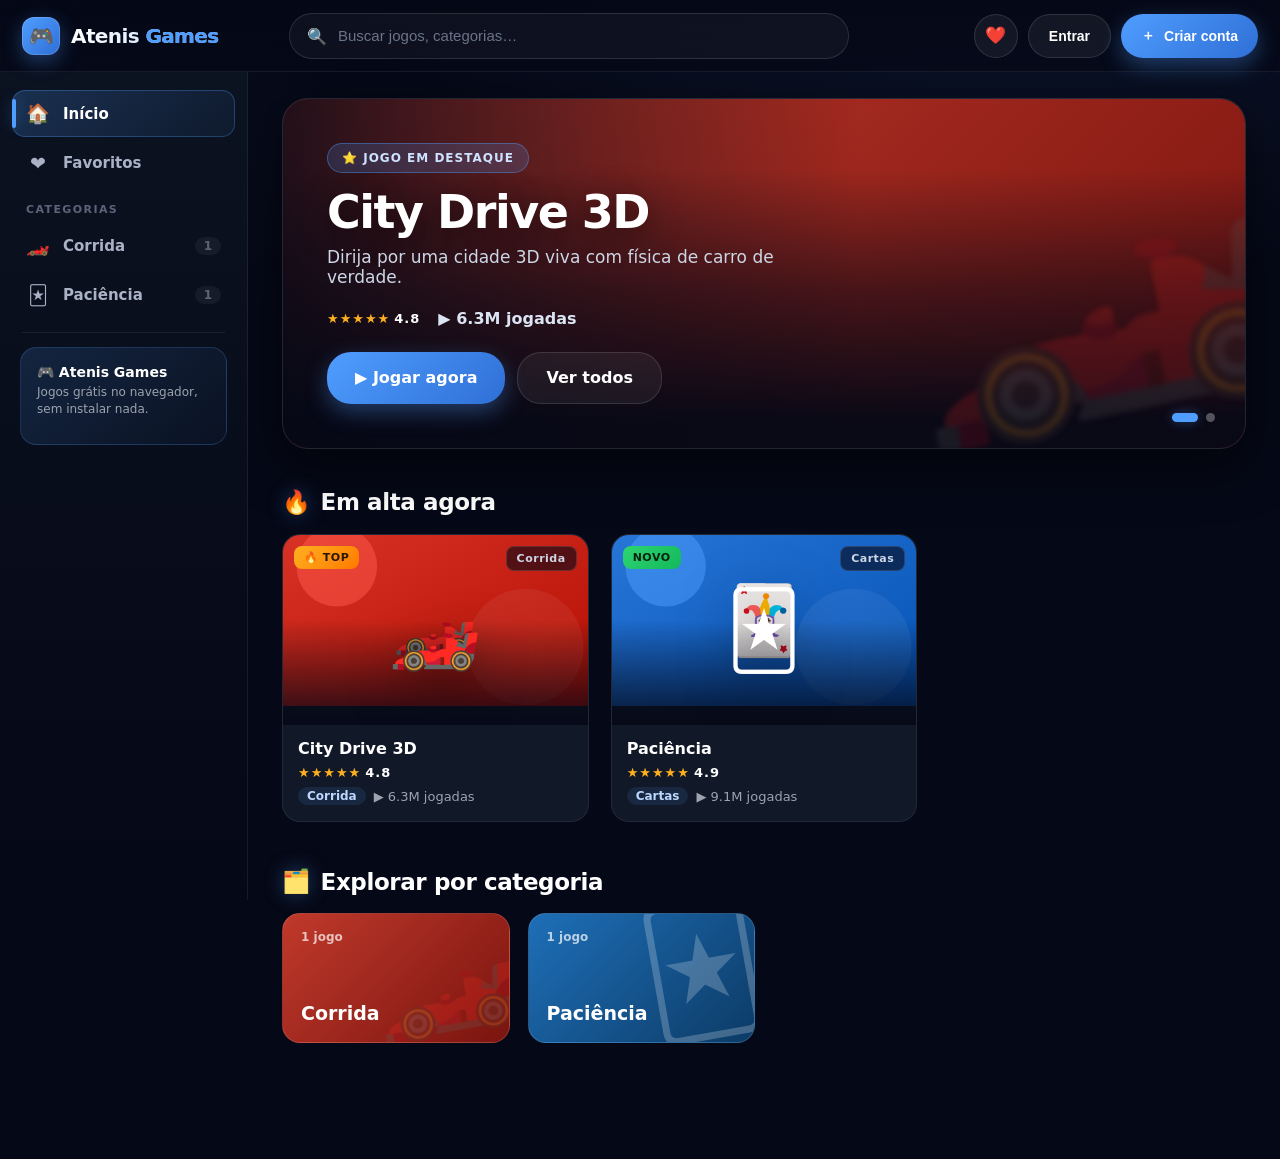
==== index.html @ 7d07a769 "Atenis Games — plataforma de jogos (City Drive 3D + Paciência) Co-Authored-By: Claude Opus 4.8 <nore" ====
<!DOCTYPE html>
<html lang="pt-BR">
<head>
  <meta charset="UTF-8" />
  <meta name="viewport" content="width=device-width, initial-scale=1.0" />
  <title>Atenis Games — Jogue grátis no navegador</title>
  <meta name="description" content="Atenis Games: plataforma de jogos grátis no navegador. Corrida 3D, Paciência e mais — sem instalar nada." />
  <link rel="icon" href="data:image/svg+xml,<svg xmlns='http://www.w3.org/2000/svg' viewBox='0 0 100 100'><text y='.9em' font-size='90'>🎮</text></svg>" />
  <link rel="stylesheet" href="css/styles.css" />
</head>
<body data-page="home">
  <header class="header">
    <button class="icon-btn menu-toggle" id="menuToggle" aria-label="Menu">☰</button>
    <a class="logo" href="index.html">
      <span class="mark">🎮</span>
      <span class="name">Atenis<span> Games</span></span>
    </a>
    <div class="search">
      <span class="ico">🔍</span>
      <input id="search" type="text" placeholder="Buscar jogos, categorias…" autocomplete="off" />
    </div>
    <div class="actions">
      <button class="icon-btn" title="Favoritos" onclick="location.href='index.html#favoritos'">❤️</button>
      <button class="btn ghost">Entrar</button>
      <button class="btn">＋ <span>Criar conta</span></button>
    </div>
  </header>

  <aside class="sidebar" id="sidebar"></aside>
  <div class="scrim" id="scrim"></div>

  <main class="main" id="content"></main>

  <script src="js/data.js" defer></script>
  <script src="js/main.js" defer></script>
</body>
</html>
---- css/styles.css ----
/* =========================================================
   ATENIS GAMES — Design System (premium dark)
   ========================================================= */
:root{
  --bg:#050816;
  --bg2:#0B1220;
  --card:#111827;
  --card2:#0e1626;
  --accent:#4F9DFF;
  --accent-h:#66B2FF;
  --glow:rgba(79,157,255,.35);
  --text:#FFFFFF;
  --muted:#9CA3AF;
  --border:rgba(255,255,255,.07);
  --border2:rgba(255,255,255,.12);
  --sidebar-w:248px;
  --header-h:72px;
  --radius:18px;
  --shadow:0 18px 50px rgba(0,0,0,.5);
  --ease:cubic-bezier(.22,.61,.36,1);
}
*{box-sizing:border-box;margin:0;padding:0}
html{scroll-behavior:smooth}
body{
  background:
    radial-gradient(1200px 700px at 80% -10%, rgba(79,157,255,.10), transparent 60%),
    radial-gradient(900px 600px at -10% 10%, rgba(79,157,255,.07), transparent 55%),
    var(--bg);
  color:var(--text);
  font-family:"Segoe UI",system-ui,-apple-system,Roboto,Helvetica,Arial,sans-serif;
  -webkit-font-smoothing:antialiased;
  min-height:100vh;
}
a{color:inherit;text-decoration:none}
img{display:block;max-width:100%}
::-webkit-scrollbar{width:10px;height:10px}
::-webkit-scrollbar-thumb{background:#1b2436;border-radius:20px}
::-webkit-scrollbar-thumb:hover{background:#26314a}
::-webkit-scrollbar-track{background:transparent}
::selection{background:rgba(79,157,255,.35)}

/* ---------- Header ---------- */
.header{
  position:fixed;top:0;left:0;right:0;height:var(--header-h);z-index:60;
  display:flex;align-items:center;gap:16px;padding:0 22px;
  background:linear-gradient(to bottom, rgba(5,8,22,.92), rgba(5,8,22,.72));
  backdrop-filter:blur(16px);border-bottom:1px solid var(--border);
}
.logo{display:flex;align-items:center;gap:11px;font-weight:800;font-size:20px;letter-spacing:-.6px;flex:0 0 auto}
.logo .mark{
  width:38px;height:38px;border-radius:12px;display:grid;place-items:center;font-size:20px;
  background:linear-gradient(135deg,var(--accent),#2f6fd6);
  box-shadow:0 6px 20px var(--glow), inset 0 0 0 1px rgba(255,255,255,.15);
}
.logo .name{background:linear-gradient(90deg,#fff,#bcd6ff);-webkit-background-clip:text;background-clip:text;color:transparent}
.logo .name span{color:var(--accent);-webkit-text-fill-color:var(--accent)}

/* search */
.search{flex:1;max-width:560px;margin:0 auto;position:relative}
.search input{
  width:100%;height:46px;border-radius:24px;border:1px solid var(--border2);
  background:rgba(255,255,255,.04);color:var(--text);padding:0 20px 0 48px;font-size:15px;outline:none;
  transition:.2s var(--ease);
}
.search input::placeholder{color:#6b7488}
.search input:focus{border-color:var(--accent);background:rgba(79,157,255,.07);box-shadow:0 0 0 4px rgba(79,157,255,.14),0 0 30px var(--glow)}
.search .ico{position:absolute;left:18px;top:50%;transform:translateY(-50%);color:#6b7488;font-size:16px}
.suggest{
  position:absolute;top:54px;left:0;right:0;background:var(--bg2);border:1px solid var(--border2);
  border-radius:16px;box-shadow:var(--shadow);overflow:hidden;display:none;z-index:70;padding:8px;
}
.suggest.show{display:block;animation:fadeUp .18s var(--ease)}
.suggest .lbl{font-size:11px;text-transform:uppercase;letter-spacing:1px;color:var(--muted);padding:8px 12px 4px;font-weight:800}
.suggest a{display:flex;align-items:center;gap:12px;padding:10px 12px;border-radius:11px;font-weight:600}
.suggest a:hover{background:rgba(79,157,255,.12)}
.suggest a .em{width:34px;height:34px;border-radius:9px;display:grid;place-items:center;font-size:18px}
.suggest a small{margin-left:auto;color:var(--muted);font-weight:600}

.actions{display:flex;align-items:center;gap:10px;margin-left:auto;flex:0 0 auto}
.btn{
  height:44px;padding:0 20px;border-radius:24px;border:none;cursor:pointer;font-weight:800;font-size:14px;color:#fff;
  background:linear-gradient(135deg,var(--accent),#2f6fd6);display:inline-flex;align-items:center;gap:9px;
  box-shadow:0 8px 22px var(--glow);transition:.18s var(--ease);white-space:nowrap;
}
.btn:hover{transform:translateY(-2px);box-shadow:0 12px 30px var(--glow);filter:brightness(1.06)}
.btn:active{transform:translateY(0)}
.btn.ghost{background:rgba(255,255,255,.06);box-shadow:none;border:1px solid var(--border2)}
.btn.ghost:hover{background:rgba(255,255,255,.1);box-shadow:0 0 20px rgba(79,157,255,.18)}
.icon-btn{
  width:44px;height:44px;border-radius:50%;background:rgba(255,255,255,.06);border:1px solid var(--border2);
  color:var(--text);cursor:pointer;font-size:17px;display:grid;place-items:center;transition:.18s var(--ease);
}
.icon-btn:hover{background:rgba(79,157,255,.16);border-color:var(--accent);box-shadow:0 0 18px var(--glow)}
.menu-toggle{display:none}

/* ---------- Sidebar ---------- */
.sidebar{
  position:fixed;top:var(--header-h);bottom:0;left:0;width:var(--sidebar-w);z-index:50;
  background:linear-gradient(to bottom, var(--bg2), var(--bg));
  border-right:1px solid var(--border);padding:18px 12px;overflow-y:auto;transition:transform .3s var(--ease);
}
.nav-label{font-size:11px;text-transform:uppercase;letter-spacing:1.4px;color:#5b6478;padding:14px 14px 6px;font-weight:800}
.nav-item{
  display:flex;align-items:center;gap:13px;padding:12px 14px;border-radius:13px;color:#aab2c5;
  font-weight:700;font-size:15px;cursor:pointer;margin-bottom:3px;position:relative;transition:.16s var(--ease);
}
.nav-item .ic{font-size:19px;width:24px;text-align:center}
.nav-item .count{margin-left:auto;font-size:12px;color:#5b6478;background:rgba(255,255,255,.05);padding:2px 9px;border-radius:20px;font-weight:800}
.nav-item:hover{background:rgba(255,255,255,.05);color:#fff}
.nav-item:hover .ic{filter:drop-shadow(0 0 8px var(--glow))}
.nav-item.active{
  background:linear-gradient(135deg, rgba(79,157,255,.22), rgba(79,157,255,.06));
  color:#fff;box-shadow:inset 0 0 0 1px rgba(79,157,255,.3);
}
.nav-item.active::before{content:"";position:absolute;left:0;top:9px;bottom:9px;width:4px;border-radius:4px;background:var(--accent);box-shadow:0 0 14px var(--glow)}
.nav-sep{height:1px;background:var(--border);margin:14px 10px}
.side-cta{margin:14px 8px 4px;padding:16px;border-radius:16px;background:linear-gradient(135deg,rgba(79,157,255,.16),rgba(79,157,255,.03));border:1px solid rgba(79,157,255,.22)}
.side-cta h4{font-size:14px;margin-bottom:4px}
.side-cta p{font-size:12px;color:var(--muted);margin-bottom:10px;line-height:1.4}

/* ---------- Layout ---------- */
.main{margin-left:var(--sidebar-w);padding:calc(var(--header-h) + 26px) 34px 70px}
.scrim{position:fixed;inset:0;background:rgba(0,0,0,.55);z-index:45;display:none}
body.menu-open .scrim{display:block}

/* ---------- Hero banner (home) ---------- */
.hero{
  position:relative;border-radius:26px;overflow:hidden;min-height:340px;display:flex;align-items:flex-end;
  padding:44px;margin-bottom:40px;border:1px solid var(--border2);box-shadow:var(--shadow);isolation:isolate;
}
.hero .bg{position:absolute;inset:0;z-index:-2;transition:opacity .8s var(--ease)}
.hero .bg::after{content:"";position:absolute;inset:0;background:
  linear-gradient(to top, rgba(5,8,22,.96) 8%, rgba(5,8,22,.55) 45%, transparent 80%),
  linear-gradient(to right, rgba(5,8,22,.85), transparent 60%)}
.hero .glowart{position:absolute;right:-60px;top:-60px;font-size:340px;opacity:.18;z-index:-1;filter:blur(2px);transform:rotate(-12deg)}
.hero .pill{display:inline-flex;align-items:center;gap:7px;background:rgba(79,157,255,.18);border:1px solid rgba(79,157,255,.4);
  color:#cfe2ff;font-weight:800;font-size:12px;letter-spacing:1px;text-transform:uppercase;padding:7px 14px;border-radius:30px;margin-bottom:16px}
.hero h1{font-size:46px;line-height:1.04;letter-spacing:-1.5px;margin-bottom:10px;max-width:680px;text-shadow:0 6px 30px rgba(0,0,0,.5)}
.hero .tag{font-size:17px;color:#cdd6e6;max-width:520px;margin-bottom:22px}
.hero .meta{display:flex;align-items:center;gap:18px;margin-bottom:24px;font-weight:700;color:#dbe4f3}
.hero .cta{display:flex;gap:12px;flex-wrap:wrap}
.hero .btn{height:52px;padding:0 28px;font-size:16px}
.hero .dots{position:absolute;right:30px;bottom:26px;display:flex;gap:8px;z-index:2}
.hero .dots i{width:9px;height:9px;border-radius:50%;background:rgba(255,255,255,.3);cursor:pointer;transition:.2s}
.hero .dots i.on{background:var(--accent);width:26px;border-radius:6px;box-shadow:0 0 12px var(--glow)}

/* ---------- Sections ---------- */
.section{margin-bottom:46px}
.section-head{display:flex;align-items:center;justify-content:space-between;margin-bottom:18px}
.section-head h2{font-size:23px;letter-spacing:-.4px;display:flex;align-items:center;gap:10px}
.section-head h2 .em{filter:drop-shadow(0 0 10px var(--glow))}
.section-head .more{color:var(--accent);font-weight:800;font-size:14px}

.grid{display:grid;grid-template-columns:repeat(auto-fill,minmax(260px,1fr));gap:22px}

/* ---------- Game card (premium) ---------- */
.card{
  position:relative;border-radius:var(--radius);overflow:hidden;cursor:pointer;background:var(--card);
  border:1px solid var(--border);transition:.22s var(--ease);transform:translateZ(0);
}
.card:hover{transform:translateY(-8px);box-shadow:0 26px 50px rgba(0,0,0,.55),0 0 0 1px var(--accent),0 0 40px var(--glow)}
.card .thumb{position:relative;aspect-ratio:16/10;display:grid;place-items:center;overflow:hidden}
.card .thumb .art{position:absolute;inset:0}
.card .thumb .em{font-size:74px;z-index:2;filter:drop-shadow(0 10px 24px rgba(0,0,0,.5));transition:.3s var(--ease)}
.card:hover .thumb .em{transform:scale(1.12) rotate(-4deg)}
.card .thumb::after{content:"";position:absolute;inset:0;background:linear-gradient(to top,rgba(5,8,22,.85),transparent 55%)}
.card .badges{position:absolute;top:11px;left:11px;z-index:3;display:flex;gap:6px}
.badge{font-size:11px;font-weight:900;padding:5px 10px;border-radius:8px;letter-spacing:.5px;backdrop-filter:blur(6px)}
.badge.top{background:linear-gradient(135deg,#ffb020,#ff7a00);color:#2a1500}
.badge.new{background:linear-gradient(135deg,#2ed573,#13b85a);color:#04240f}
.badge.cat{position:absolute;top:11px;right:11px;left:auto;background:rgba(5,8,22,.6);color:#cdd6e6;border:1px solid var(--border2)}
.card .play-over{position:absolute;inset:0;z-index:3;display:grid;place-items:center;opacity:0;background:rgba(5,8,22,.4);transition:.22s var(--ease)}
.card:hover .play-over{opacity:1}
.card .play-over .pbtn{width:62px;height:62px;border-radius:50%;background:linear-gradient(135deg,var(--accent),#2f6fd6);
  display:grid;place-items:center;font-size:24px;box-shadow:0 10px 30px var(--glow);transform:scale(.7);transition:.25s var(--ease)}
.card:hover .play-over .pbtn{transform:scale(1)}
.card .info{padding:14px 15px 16px}
.card .info .title{font-weight:800;font-size:16px;white-space:nowrap;overflow:hidden;text-overflow:ellipsis}
.card .info .row{display:flex;align-items:center;gap:8px;margin-top:7px;font-size:13px;color:var(--muted)}
.card .info .row .chip{background:rgba(79,157,255,.12);color:#bcd6ff;padding:2px 9px;border-radius:20px;font-weight:700;font-size:12px}
.stars{color:#ffb020;letter-spacing:1px;font-size:13px}
.stars .n{color:#fff;font-weight:800;margin-left:4px}

/* ---------- Category tiles ---------- */
.cats{display:grid;grid-template-columns:repeat(auto-fill,minmax(220px,1fr));gap:18px}
.cat-tile{position:relative;border-radius:18px;overflow:hidden;height:130px;display:flex;align-items:flex-end;padding:18px;
  border:1px solid var(--border2);cursor:pointer;transition:.22s var(--ease)}
.cat-tile:hover{transform:translateY(-5px);box-shadow:0 20px 40px rgba(0,0,0,.5),0 0 30px var(--glow)}
.cat-tile .e{position:absolute;right:-10px;top:-14px;font-size:120px;opacity:.22;transform:rotate(-10deg)}
.cat-tile h3{font-size:19px;z-index:2}
.cat-tile small{position:absolute;top:16px;left:18px;color:rgba(255,255,255,.7);font-weight:700;font-size:12px}

/* ---------- GAME PAGE ---------- */
.gpage{margin-left:var(--sidebar-w);padding:calc(var(--header-h) + 22px) 34px 80px;max-width:1180px}
.back-link{display:inline-flex;align-items:center;gap:8px;color:var(--muted);font-weight:700;margin-bottom:16px;transition:.15s}
.back-link:hover{color:#fff}

.player-hero{position:relative;width:100%;aspect-ratio:16/9;border-radius:22px;overflow:hidden;
  border:1px solid var(--border2);box-shadow:0 30px 70px rgba(0,0,0,.6),0 0 60px rgba(79,157,255,.12);background:#000}
.player-hero iframe{width:100%;height:100%;border:0;display:block}
.poster{position:absolute;inset:0;display:grid;place-items:center;cursor:pointer;overflow:hidden}
.poster .pbg{position:absolute;inset:0}
.poster .pbg::after{content:"";position:absolute;inset:0;background:radial-gradient(700px 360px at 50% 40%,rgba(0,0,0,.15),rgba(5,8,22,.75))}
.poster .center{position:relative;z-index:2;text-align:center}
.poster .logo-em{font-size:96px;filter:drop-shadow(0 16px 40px rgba(0,0,0,.6));animation:floaty 4s ease-in-out infinite}
.poster h2{font-size:30px;letter-spacing:-.5px;margin:6px 0 18px;text-shadow:0 4px 20px rgba(0,0,0,.5)}
.poster .playbig{width:84px;height:84px;border-radius:50%;background:linear-gradient(135deg,var(--accent),#2f6fd6);
  display:grid;place-items:center;font-size:34px;margin:0 auto;box-shadow:0 14px 40px var(--glow);
  animation:pulseGlow 2.4s ease-in-out infinite;transition:.2s var(--ease)}
.poster:hover .playbig{transform:scale(1.08)}
.poster .loadbar{width:220px;height:6px;border-radius:6px;background:rgba(255,255,255,.14);margin:22px auto 0;overflow:hidden}
.poster .loadbar i{display:block;height:100%;width:30%;border-radius:6px;background:linear-gradient(90deg,var(--accent),var(--accent-h));
  animation:load 1.6s var(--ease) infinite}
.poster small{display:block;color:var(--muted);margin-top:10px;font-weight:600}
.stage-spin{position:absolute;inset:0;display:none;place-items:center;background:rgba(5,8,22,.8);z-index:3}
.stage-spin.show{display:grid}
.spinner{width:54px;height:54px;border-radius:50%;border:4px solid rgba(255,255,255,.15);border-top-color:var(--accent);animation:spin 1s linear infinite}

/* game header block */
.ghead{display:flex;align-items:center;gap:18px;margin:22px 0 8px;flex-wrap:wrap}
.ghead .gicon{width:72px;height:72px;border-radius:18px;display:grid;place-items:center;font-size:38px;
  box-shadow:0 10px 28px rgba(0,0,0,.5),inset 0 0 0 1px rgba(255,255,255,.12);flex:0 0 auto}
.ghead h1{font-size:30px;letter-spacing:-.6px}
.ghead .sub{display:flex;align-items:center;gap:14px;color:var(--muted);font-weight:700;font-size:14px;margin-top:6px;flex-wrap:wrap}
.ghead .sub .chip{background:rgba(79,157,255,.12);color:#bcd6ff;padding:3px 11px;border-radius:20px}
.ghead .spacer{flex:1}
.gactions{display:flex;gap:10px;flex-wrap:wrap}
.gactions .icon-btn.on{background:rgba(255,80,120,.18);border-color:#ff5078;color:#ff7a98}
.tags{display:flex;gap:8px;flex-wrap:wrap;margin:14px 0 30px}
.tags .t{background:rgba(255,255,255,.05);border:1px solid var(--border2);color:#cdd6e6;font-weight:700;font-size:13px;padding:6px 14px;border-radius:20px;transition:.15s}
.tags .t:hover{border-color:var(--accent);color:#fff;box-shadow:0 0 16px var(--glow)}

/* content sections */
.panel{background:linear-gradient(180deg,var(--card),var(--card2));border:1px solid var(--border);border-radius:20px;padding:26px 28px;margin-bottom:26px}
.panel h3{font-size:20px;margin-bottom:14px;display:flex;align-items:center;gap:9px}
.about p{color:#c2cad9;line-height:1.75;margin-bottom:12px;font-size:15px}
.about p:last-child{margin-bottom:0}

.controls{display:grid;grid-template-columns:repeat(auto-fill,minmax(220px,1fr));gap:12px}
.ctrl{display:flex;align-items:center;gap:14px;background:rgba(255,255,255,.03);border:1px solid var(--border);border-radius:13px;padding:12px 14px}
.ctrl .key{min-width:62px;height:40px;padding:0 12px;border-radius:9px;display:grid;place-items:center;font-weight:900;font-size:14px;
  background:linear-gradient(180deg,#1c2740,#121a2c);border:1px solid var(--border2);box-shadow:0 3px 0 rgba(0,0,0,.4);color:#dbe7ff}
.ctrl .a{color:#c2cad9;font-weight:600}

.features{display:grid;grid-template-columns:repeat(auto-fill,minmax(240px,1fr));gap:16px}
.feat{background:rgba(255,255,255,.03);border:1px solid var(--border);border-radius:16px;padding:20px;transition:.2s var(--ease)}
.feat:hover{transform:translateY(-4px);border-color:rgba(79,157,255,.4);box-shadow:0 16px 34px rgba(0,0,0,.45),0 0 26px var(--glow)}
.feat .i{font-size:34px;margin-bottom:10px;filter:drop-shadow(0 4px 12px var(--glow))}
.feat h4{font-size:16px;margin-bottom:6px}
.feat p{color:var(--muted);font-size:13.5px;line-height:1.5}

/* screenshots */
.shots{display:flex;gap:16px;overflow-x:auto;padding:4px 2px 14px;scroll-snap-type:x mandatory}
.shots::-webkit-scrollbar{height:8px}
.shot{flex:0 0 auto;width:340px;aspect-ratio:16/9;border-radius:16px;overflow:hidden;cursor:pointer;scroll-snap-align:start;
  border:1px solid var(--border2);position:relative;transition:.22s var(--ease)}
.shot img{width:100%;height:100%;object-fit:cover;transition:.4s var(--ease)}
.shot:hover{box-shadow:0 18px 40px rgba(0,0,0,.5),0 0 26px var(--glow);border-color:var(--accent)}
.shot:hover img{transform:scale(1.08)}
.shot .zoom{position:absolute;inset:0;display:grid;place-items:center;opacity:0;background:rgba(5,8,22,.3);font-size:30px;transition:.2s}
.shot:hover .zoom{opacity:1}

/* lightbox */
.lb{position:fixed;inset:0;z-index:200;display:none;place-items:center;background:rgba(3,6,16,.92);backdrop-filter:blur(6px);padding:30px}
.lb.show{display:grid;animation:fadeUp .2s var(--ease)}
.lb img{max-width:92vw;max-height:84vh;border-radius:16px;box-shadow:var(--shadow);border:1px solid var(--border2)}
.lb .x{position:absolute;top:22px;right:26px;font-size:30px;cursor:pointer;color:#fff;opacity:.8}
.lb .nav{position:absolute;top:50%;transform:translateY(-50%);width:56px;height:56px;border-radius:50%;background:rgba(255,255,255,.08);
  border:1px solid var(--border2);display:grid;place-items:center;font-size:26px;cursor:pointer}
.lb .nav:hover{background:rgba(79,157,255,.2)}
.lb .prev{left:24px}.lb .next{right:24px}

/* toast */
.toast{position:fixed;bottom:26px;left:50%;transform:translateX(-50%) translateY(20px);z-index:300;
  background:var(--bg2);border:1px solid var(--accent);color:#fff;font-weight:700;padding:13px 22px;border-radius:14px;
  box-shadow:0 12px 34px rgba(0,0,0,.5),0 0 24px var(--glow);opacity:0;pointer-events:none;transition:.3s var(--ease)}
.toast.show{opacity:1;transform:translateX(-50%) translateY(0)}

/* skeleton + reveal */
.skel{background:linear-gradient(100deg,#0f1626 30%,#16203400 50%,#0f1626 70%);background-size:200% 100%;
  animation:shimmer 1.3s linear infinite;border-radius:var(--radius)}
.reveal{opacity:0;transform:translateY(24px)}
.reveal.in{opacity:1;transform:none;transition:.6s var(--ease)}

/* keyframes */
@keyframes fadeUp{from{opacity:0;transform:translateY(10px)}to{opacity:1;transform:none}}
@keyframes floaty{0%,100%{transform:translateY(0)}50%{transform:translateY(-12px)}}
@keyframes pulseGlow{0%,100%{box-shadow:0 14px 40px var(--glow)}50%{box-shadow:0 14px 60px rgba(79,157,255,.7)}}
@keyframes load{0%{transform:translateX(-120%)}100%{transform:translateX(420%)}}
@keyframes spin{to{transform:rotate(360deg)}}
@keyframes shimmer{to{background-position:-200% 0}}

/* ---------- Responsive ---------- */
@media(max-width:1000px){
  :root{--sidebar-w:0px}
  .sidebar{transform:translateX(-100%);width:264px;box-shadow:var(--shadow)}
  body.menu-open .sidebar{transform:translateX(0)}
  .menu-toggle{display:grid}
  .main,.gpage{margin-left:0;padding-left:18px;padding-right:18px}
  .hero h1{font-size:34px}
  .actions .btn span{display:none}
}
@media(max-width:680px){
  .header{gap:10px;padding:0 14px}
  .search{order:3;flex-basis:100%;max-width:none}
  .header{height:auto;flex-wrap:wrap;padding-bottom:10px}
  :root{--header-h:118px}
  .grid{grid-template-columns:repeat(auto-fill,minmax(150px,1fr));gap:14px}
  .card .thumb .em{font-size:54px}
  .hero{padding:26px;min-height:300px}
  .hero h1{font-size:27px}
  .ghead h1{font-size:24px}
  .player-hero{border-radius:16px}
}
@media(prefers-reduced-motion:reduce){*{animation:none!important;transition:none!important}}
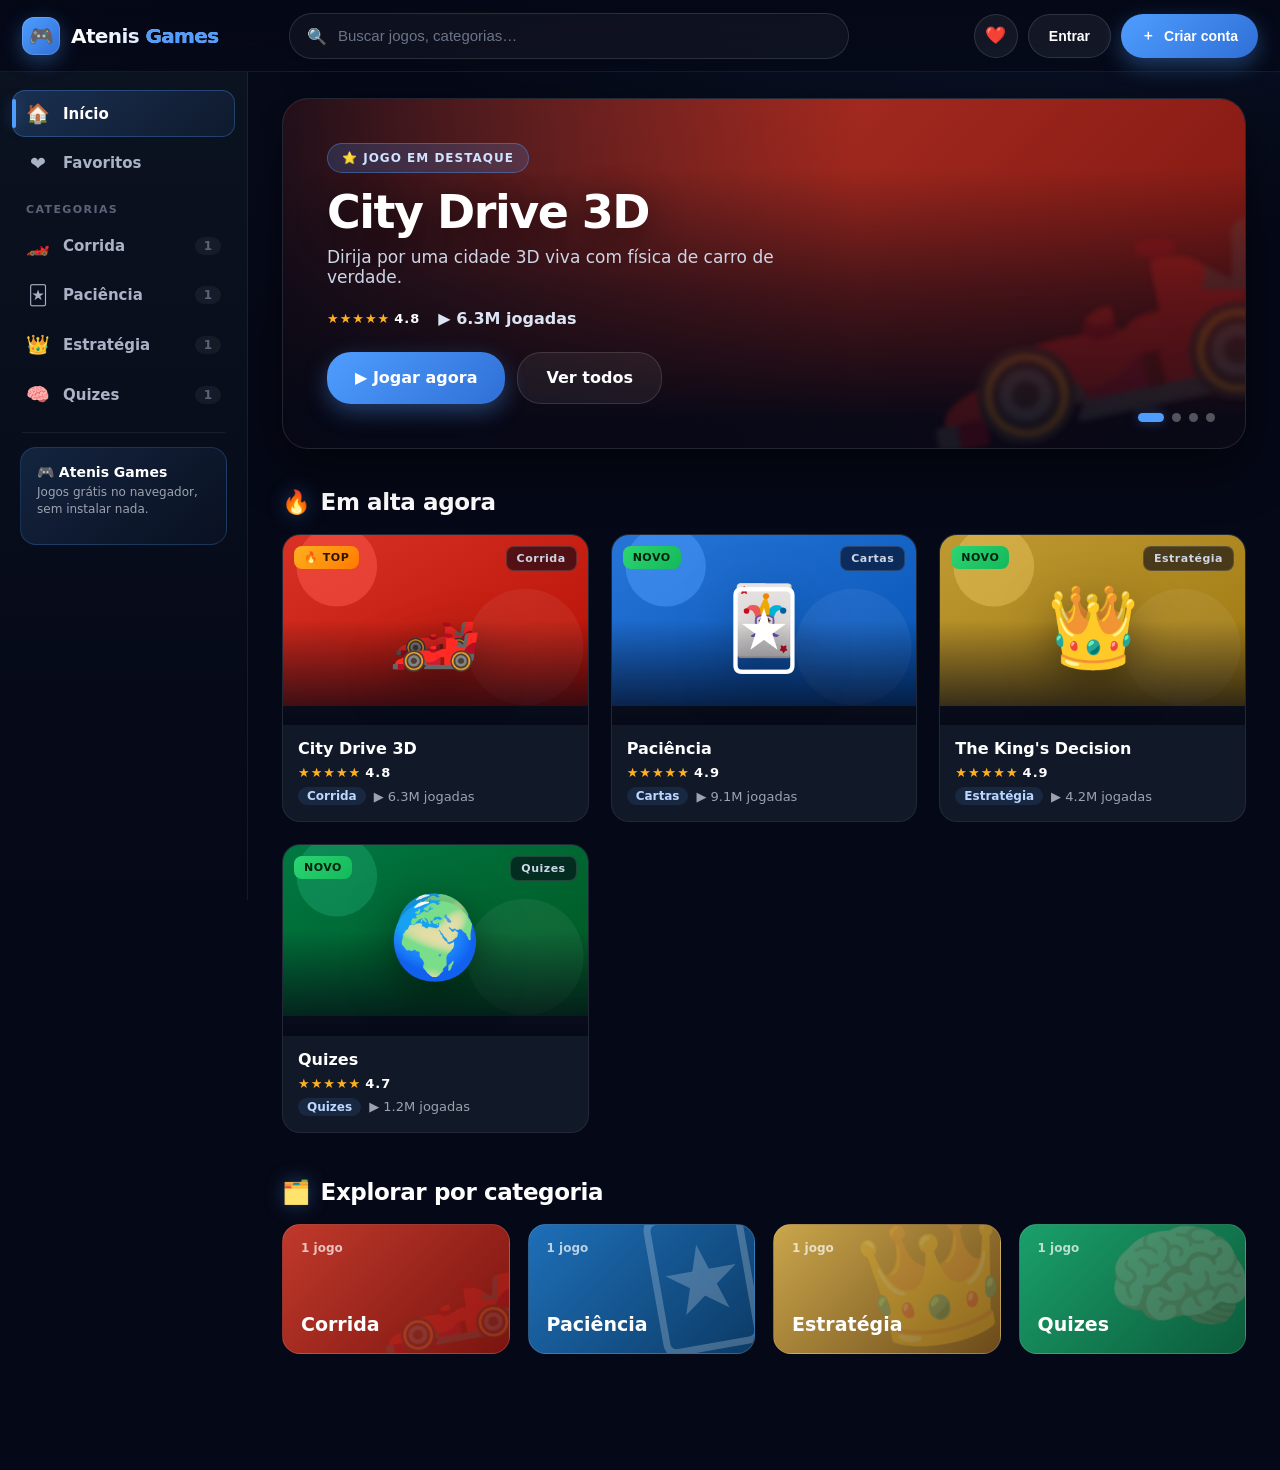
==== commit 8d111f6d: "Quizes, drift novo, contas/perfil, tela cheia mobile, retratos do Rei Co-Authored-By: Claude Opus 4." ====
--- a/index.html
+++ b/index.html
@@ -21,8 +21,7 @@
     </div>
     <div class="actions">
       <button class="icon-btn" title="Favoritos" onclick="location.href='index.html#favoritos'">❤️</button>
-      <button class="btn ghost">Entrar</button>
-      <button class="btn">＋ <span>Criar conta</span></button>
+      <div id="acctArea" style="display:flex;gap:10px;align-items:center"></div>
     </div>
   </header>
 
@@ -32,6 +31,7 @@
   <main class="main" id="content"></main>
 
   <script src="js/data.js" defer></script>
+  <script src="js/account.js" defer></script>
   <script src="js/main.js" defer></script>
 </body>
 </html>
--- a/css/styles.css
+++ b/css/styles.css
@@ -197,6 +197,12 @@
 
 .player-hero{position:relative;width:100%;aspect-ratio:16/9;border-radius:22px;overflow:hidden;
   border:1px solid var(--border2);box-shadow:0 30px 70px rgba(0,0,0,.6),0 0 60px rgba(79,157,255,.12);background:#000}
+/* tela cheia no celular ao jogar */
+.player-hero.fs{position:fixed;inset:0;z-index:2000;width:100vw;height:100vh;aspect-ratio:auto;border-radius:0;border:0}
+body.playing{overflow:hidden}
+.fs-exit{position:fixed;top:max(12px,env(safe-area-inset-top));right:12px;z-index:2001;width:44px;height:44px;border-radius:50%;
+  background:rgba(5,8,16,.72);color:#fff;border:1px solid var(--border2);font-size:18px;display:grid;place-items:center;cursor:pointer}
+.fs-exit:active{background:rgba(79,157,255,.4)}
 .player-hero iframe{width:100%;height:100%;border:0;display:block}
 .poster{position:absolute;inset:0;display:grid;place-items:center;cursor:pointer;overflow:hidden}
 .poster .pbg{position:absolute;inset:0}
